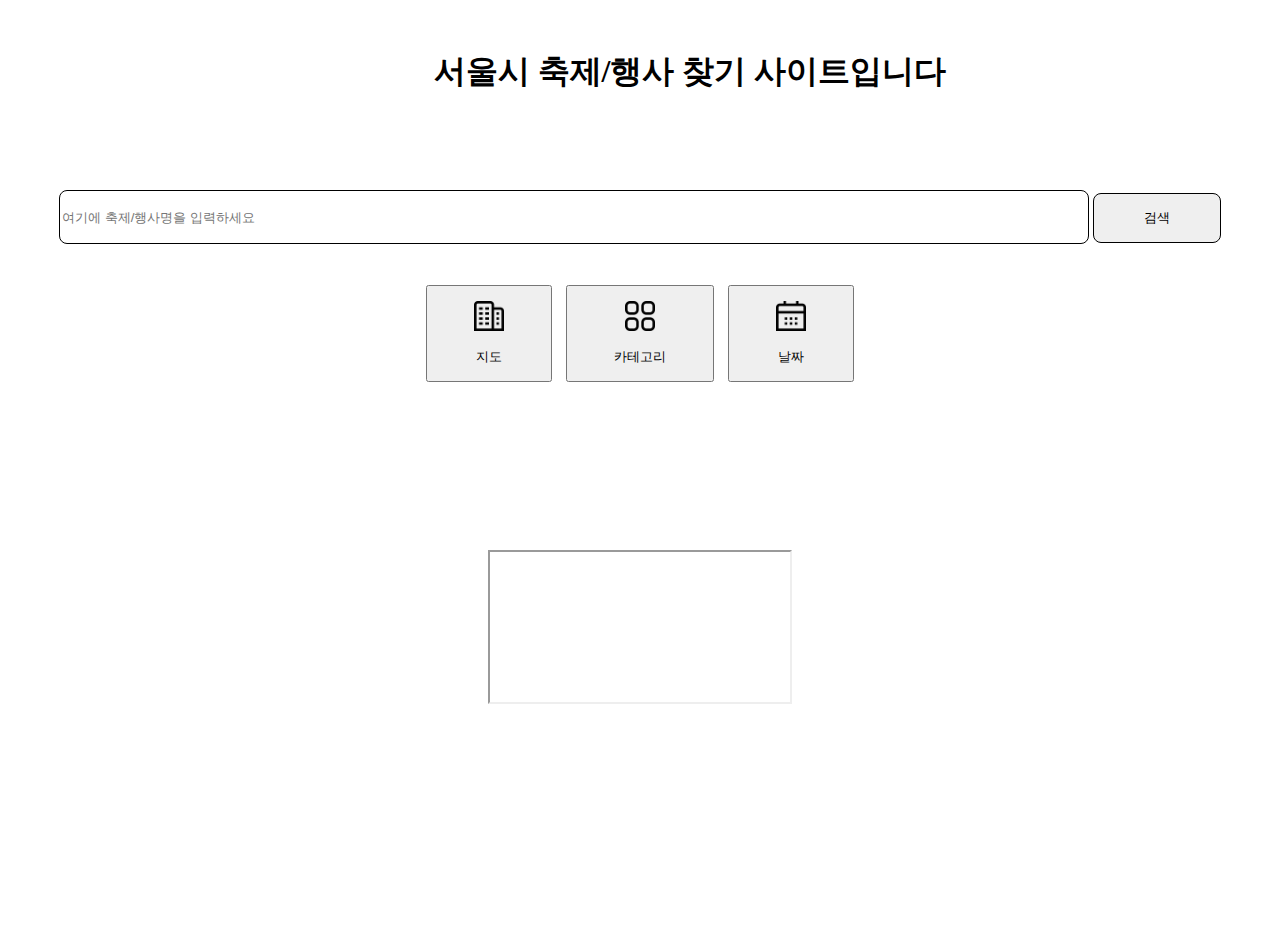
==== index.html @ 1115fe2c "hompage changes" ====
<!DOCTYPE html>
<html>
<head>
	<meta charset="utf-8">
	<meta name="viewport" content="width=device-width, initial-scale=1">
	<title> 서울시 축제/행사 찾기 </title>
	<link rel="stylesheet" type="text/css" href="css/index.css">
</head>

<body>
	<header>
		<div class="head">
			<h1>서울시 축제/행사 찾기 사이트입니다 </h1>
		</div>
	</header>

	<section class="search_section">
		<div class="search_form">
			<form action="item.html" name="sc" method="get">
				<input id="textbar" type="text" name="text" placeholder="여기에 축제/행사명을 입력하세요">
				<input id="but" type="submit" name="button" value="검색">
			</form>
		</div>
	</section>

	<section class="icon_section">
		<div class="icon_div">
			<div class="tm">
				<button>
					<figure>		
						<img src="pic/map.png">
						<figcaption>
							<p> 지도 <p>
						</figcaption>
					</figure>
				</button>
			</div>
			<div class="tm">
				<button>
					<figure>		
						<img src="pic/categories.png">
						<figcaption>
							<p> 카테고리 <p>
						</figcaption>
					</figure>
				</button>
			</div>
			<div class="tm">
				<button>
					<figure>		
						<img src="pic/calendar.png">
						<figcaption>
							<p> 날짜 <p>
						</figcaption>
					</figure>
				</button>
			</div>
		</div>
	</section>

	<section class="iframe_section">
		<iframe src=""></iframe>
	</section>
</body>

</html>
---- css/index.css ----
html, body {
	margin: 0;
	padding: 0;
	height: 100%;
	width: 100%;
	text-align: center;
}

header {
	margin: 50px;
	height: 10%;
	width: 100%;
}

.search_section	{
	height: 10%;
	width: 100%;
}

input {
	height: 50px;
	border: 1px solid;
	border-radius: 8px;
}

#textbar {
	width: 80%;
}

#but {
	width: 10%;
	height: 50px;
}

.icon_section {
	height: 30%;
	width: 100%;
}

.iframe_section{
	height: 30%;
	width: 100%;
}

.tm {
	display: inline-block;
	margin: 5px;
}

figure img {
	width: 30px;
	height: 30px;
}
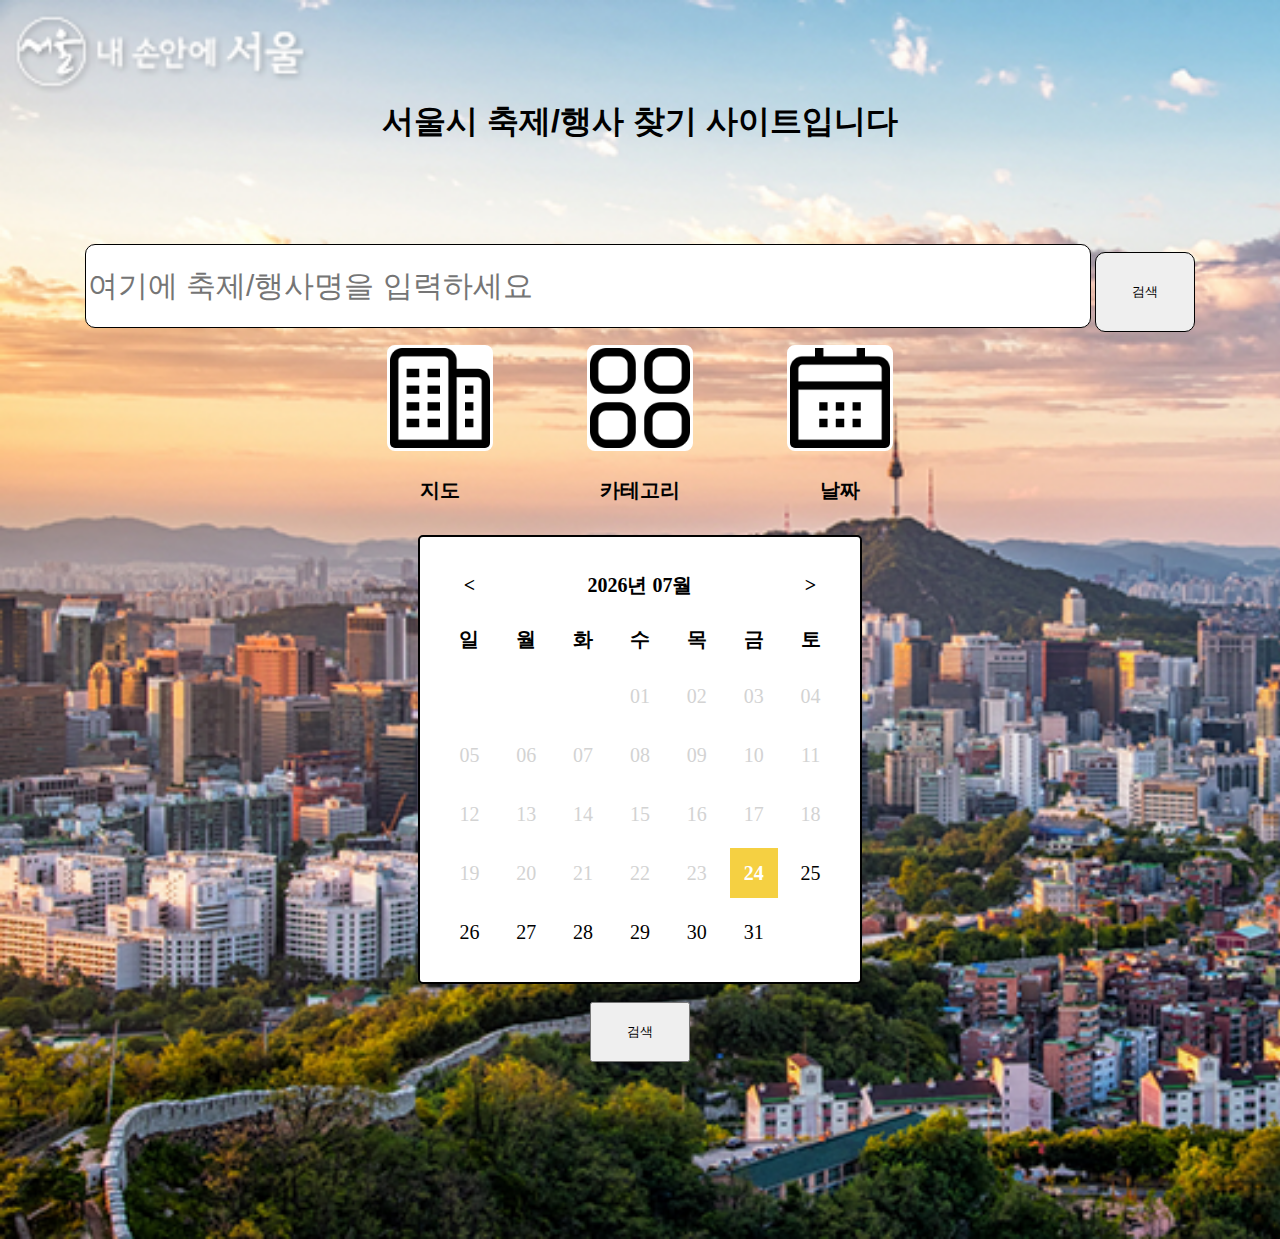
==== commit 26bc89cc: "homepage changes" ====
--- a/index.html
+++ b/index.html
@@ -16,7 +16,7 @@
 
 	<section class="search_section">
 		<div class="search_form">
-			<form action="item.html" name="sc" method="get">
+			<form id="form_sc" action=".html" name="sc" method="get">
 				<input id="textbar" type="text" name="text" placeholder="여기에 축제/행사명을 입력하세요">
 				<input id="but" type="submit" name="button" value="검색">
 			</form>
@@ -24,42 +24,37 @@
 	</section>
 
 	<section class="icon_section">
+
 		<div class="icon_div">
 			<div class="tm">
-				<button>
-					<figure>		
-						<img src="pic/map.png">
-						<figcaption>
-							<p> 지도 <p>
-						</figcaption>
-					</figure>
-				</button>
+				<figure id="map">		
+					<img src="pic/map.png">
+					<figcaption>
+						<p> <strong> 지도 </strong> </p>
+					</figcaption>
+				</figure>
 			</div>
 			<div class="tm">
-				<button>
-					<figure>		
-						<img src="pic/categories.png">
-						<figcaption>
-							<p> 카테고리 <p>
-						</figcaption>
-					</figure>
-				</button>
+				<figure id="cat">		
+					<img src="pic/categories.png">
+					<figcaption>
+						<p> <strong> 카테고리 </strong> </p>
+					</figcaption>
+				</figure>
 			</div>
 			<div class="tm">
-				<button>
-					<figure>		
-						<img src="pic/calendar.png">
-						<figcaption>
-							<p> 날짜 <p>
-						</figcaption>
-					</figure>
-				</button>
+				<figure id="cal">		
+					<img src="pic/calendar.png">
+					<figcaption>
+						<p> <strong> 날짜 </strong> </p>
+					</figcaption>
+				</figure>
 			</div>
 		</div>
 	</section>
 
 	<section class="iframe_section">
-		<iframe src=""></iframe>
+		<iframe src="calender.html", width="700", height="400" style="border: 0px;"></iframe>
 	</section>
 </body>
 
--- a/css/index.css
+++ b/css/index.css
@@ -1,40 +1,47 @@
-html, body {
-	margin: 0;
-	padding: 0;
-	height: 100%;
-	width: 100%;
+html {
+	font-family: sans-serif ;
+}
+
+body {
 	text-align: center;
+	background-image: url('../pic/background.png');
+	background-size: cover;
 }
 
 header {
-	margin: 50px;
-	height: 10%;
-	width: 100%;
+	margin: 100px;
+	height: 20%;
 }
 
 .search_section	{
-	height: 10%;
-	width: 100%;
+	height: 20%;
 }
 
-input {
-	height: 50px;
-	border: 1px solid;
-	border-radius: 8px;
+.search_form {
+	height: 80px;
+}
+
+#form_sc {
+	height: 100%;
 }
 
 #textbar {
-	width: 80%;
+	border: 1px solid;
+	border-radius: 10px;
+	width: 1000px;
+	font-size: 30px;
+	height: 100%;
 }
 
 #but {
-	width: 10%;
-	height: 50px;
+	width: 100px;
+	height: 100%;
+	border: 1px solid;
+	border-radius: 10px;
 }
 
 .icon_section {
 	height: 30%;
-	width: 100%;
 }
 
 .iframe_section{
@@ -48,6 +55,20 @@
 }
 
 figure img {
-	width: 30px;
-	height: 30px;
+	width: 100px;
+	height: 100px;
+	background: white;
+	border-radius: 8px;
+	border: 3px solid white;
+}
+
+figcaption {
+	position: relative;
+	font-size: 20px;
+	top: 2px;
+}
+
+iframe {
+	width: 1000px;
+	height: 700px;
 }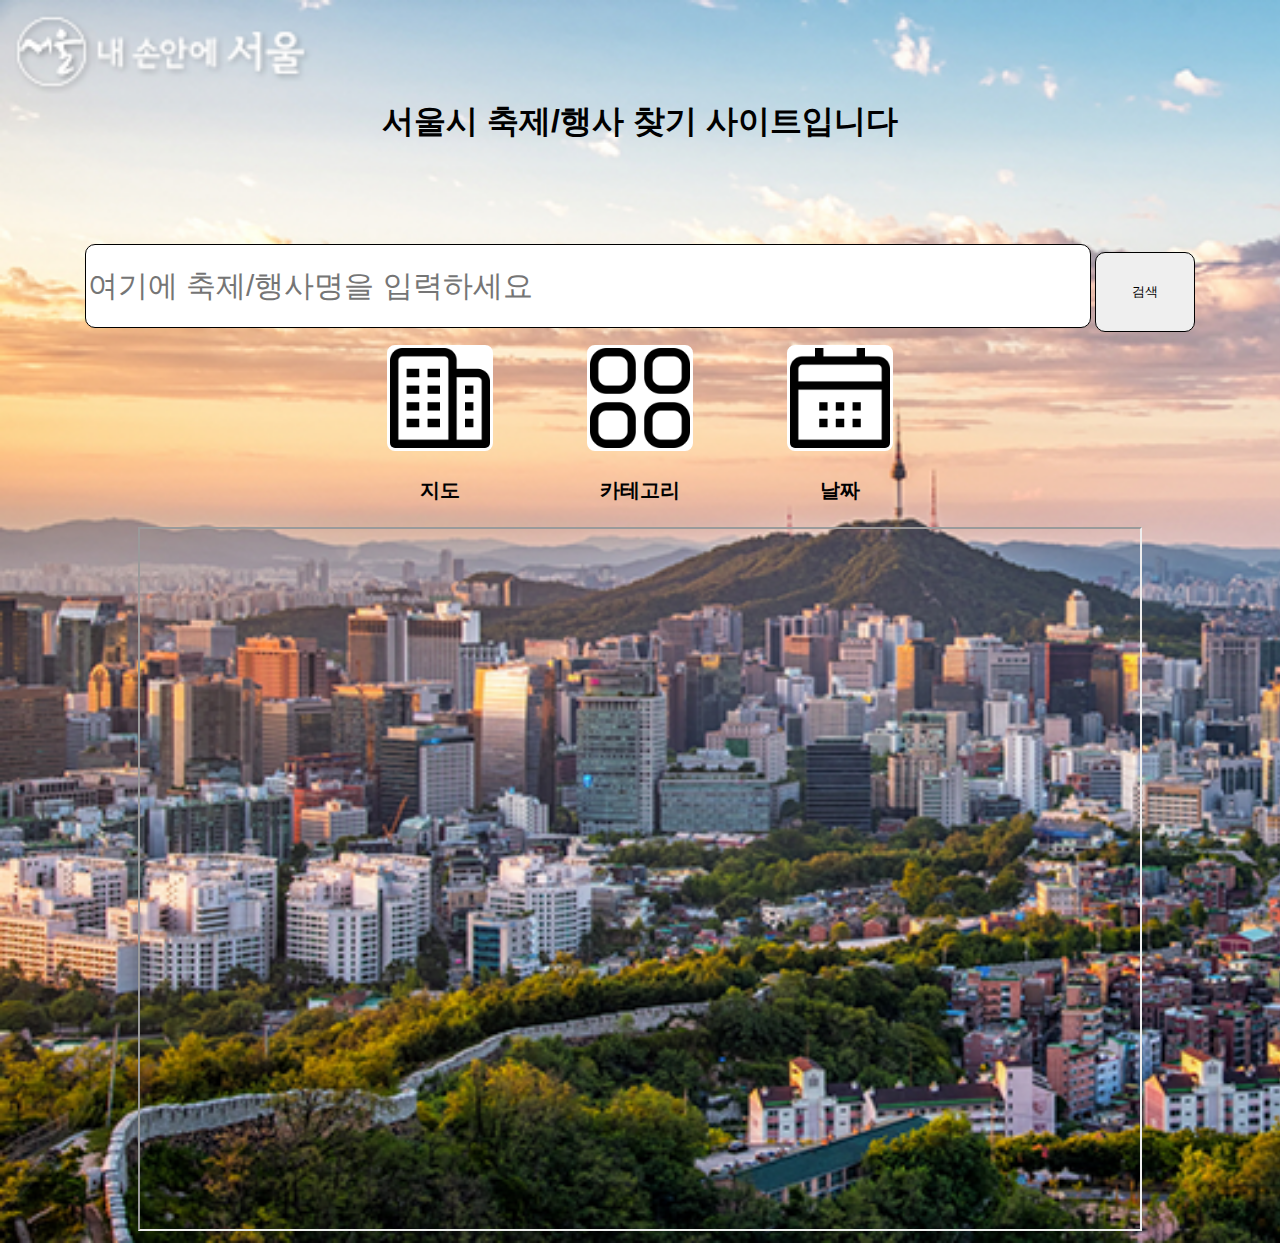
==== commit 1af1d429: "fix main page" ====
--- a/index.html
+++ b/index.html
@@ -16,9 +16,9 @@
 
 	<section class="search_section">
 		<div class="search_form">
-			<form id="form_sc" action=".html" name="sc" method="get">
-				<input id="textbar" type="text" name="text" placeholder="여기에 축제/행사명을 입력하세요">
-				<input id="but" type="submit" name="button" value="검색">
+			<form id="form_sc" action="item.html" name="sc" method="get">
+				<input id="textbar" type="text" name="s_name" placeholder="여기에 축제/행사명을 입력하세요">
+				<input id="but" type="submit" value="검색">
 			</form>
 		</div>
 	</section>
@@ -26,7 +26,7 @@
 	<section class="icon_section">
 
 		<div class="icon_div">
-			<div class="tm">
+			<div class="tm" onclick="changeIframe('map.html')">
 				<figure id="map">		
 					<img src="pic/map.png">
 					<figcaption>
@@ -34,7 +34,7 @@
 					</figcaption>
 				</figure>
 			</div>
-			<div class="tm">
+			<div class="tm" onclick="changeIframe('category.html')">
 				<figure id="cat">		
 					<img src="pic/categories.png">
 					<figcaption>
@@ -42,7 +42,7 @@
 					</figcaption>
 				</figure>
 			</div>
-			<div class="tm">
+			<div class="tm" onclick="changeIframe('calender.html')">
 				<figure id="cal">		
 					<img src="pic/calendar.png">
 					<figcaption>
@@ -54,8 +54,10 @@
 	</section>
 
 	<section class="iframe_section">
-		<iframe src="calender.html", width="700", height="400" style="border: 0px;"></iframe>
+		<iframe name="main_frame" id="main_frame" src=" "></iframe>
 	</section>
+
+	<script type="text/javascript" src="js/index.js"></script>
 </body>
 
 </html>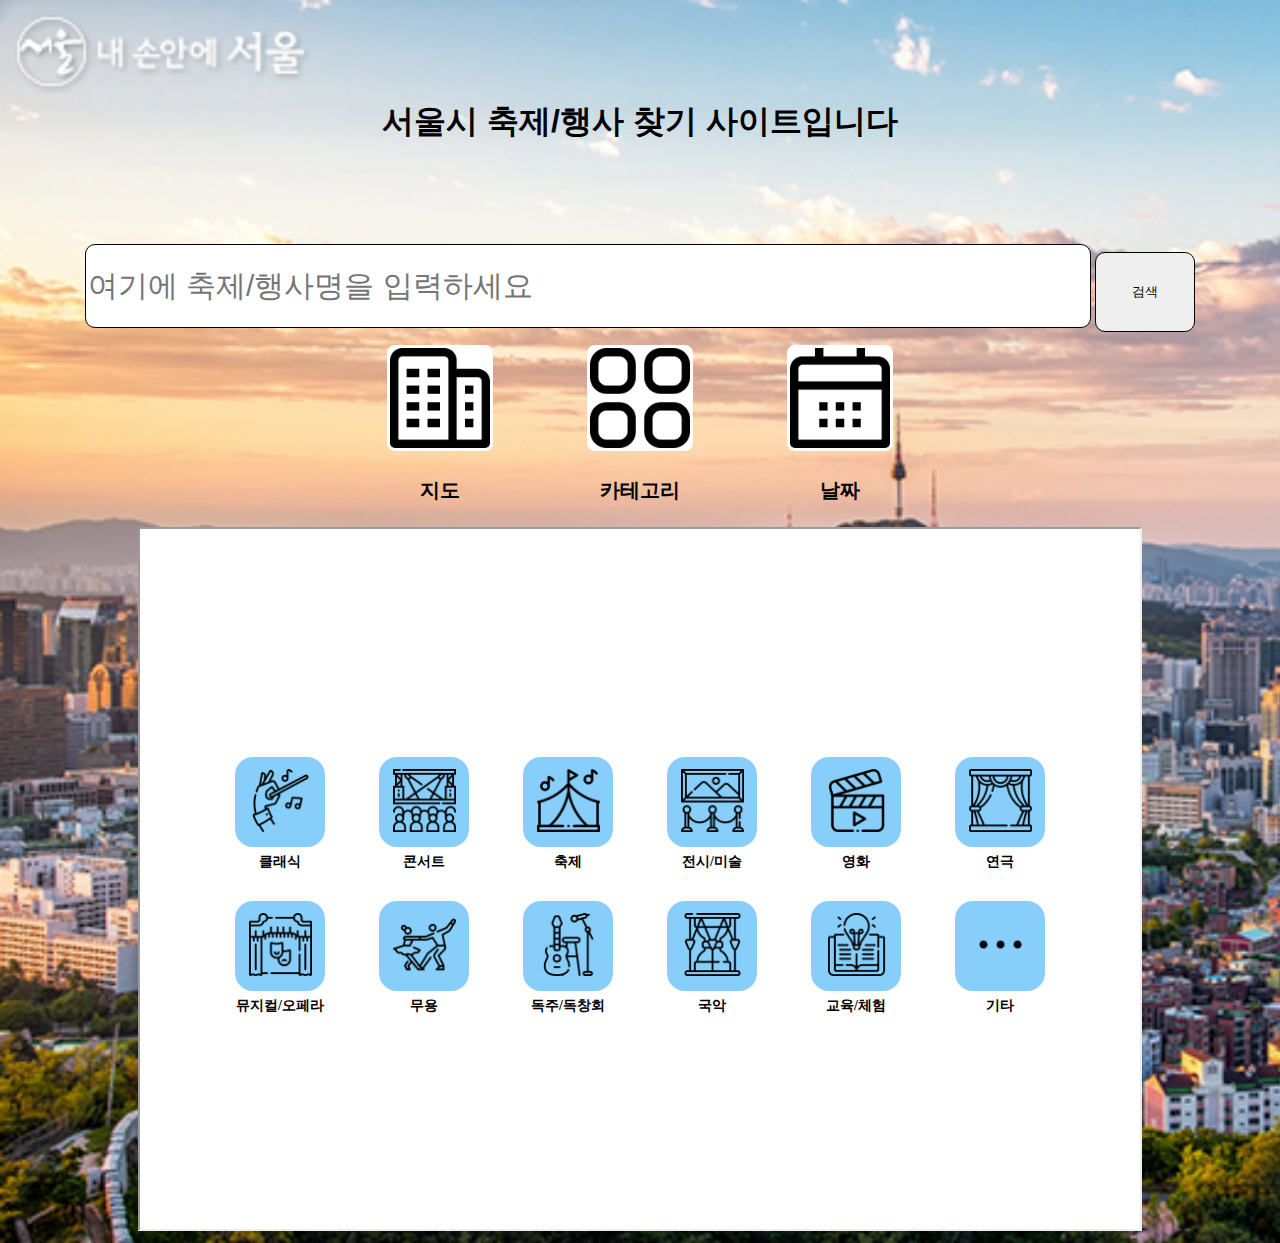
==== commit 7d5a93fe: "캘린더 -> item 넘어가는 코드 구현" ====
--- a/index.html
+++ b/index.html
@@ -17,8 +17,8 @@
 	<section class="search_section">
 		<div class="search_form">
 			<form id="form_sc" action="item.html" name="sc" method="get">
-				<input id="textbar" type="text" name="s_name" placeholder="여기에 축제/행사명을 입력하세요">
-				<input id="but" type="submit" value="검색">
+				<input id="textbar" type="text" name="text" placeholder="여기에 축제/행사명을 입력하세요">
+				<input id="but" type="submit" name="button" value="검색">
 			</form>
 		</div>
 	</section>
@@ -54,7 +54,7 @@
 	</section>
 
 	<section class="iframe_section">
-		<iframe name="main_frame" id="main_frame" src=" "></iframe>
+		<iframe name="main_frame" id="main_frame" src="category.html"></iframe>
 	</section>
 
 	<script type="text/javascript" src="js/index.js"></script>
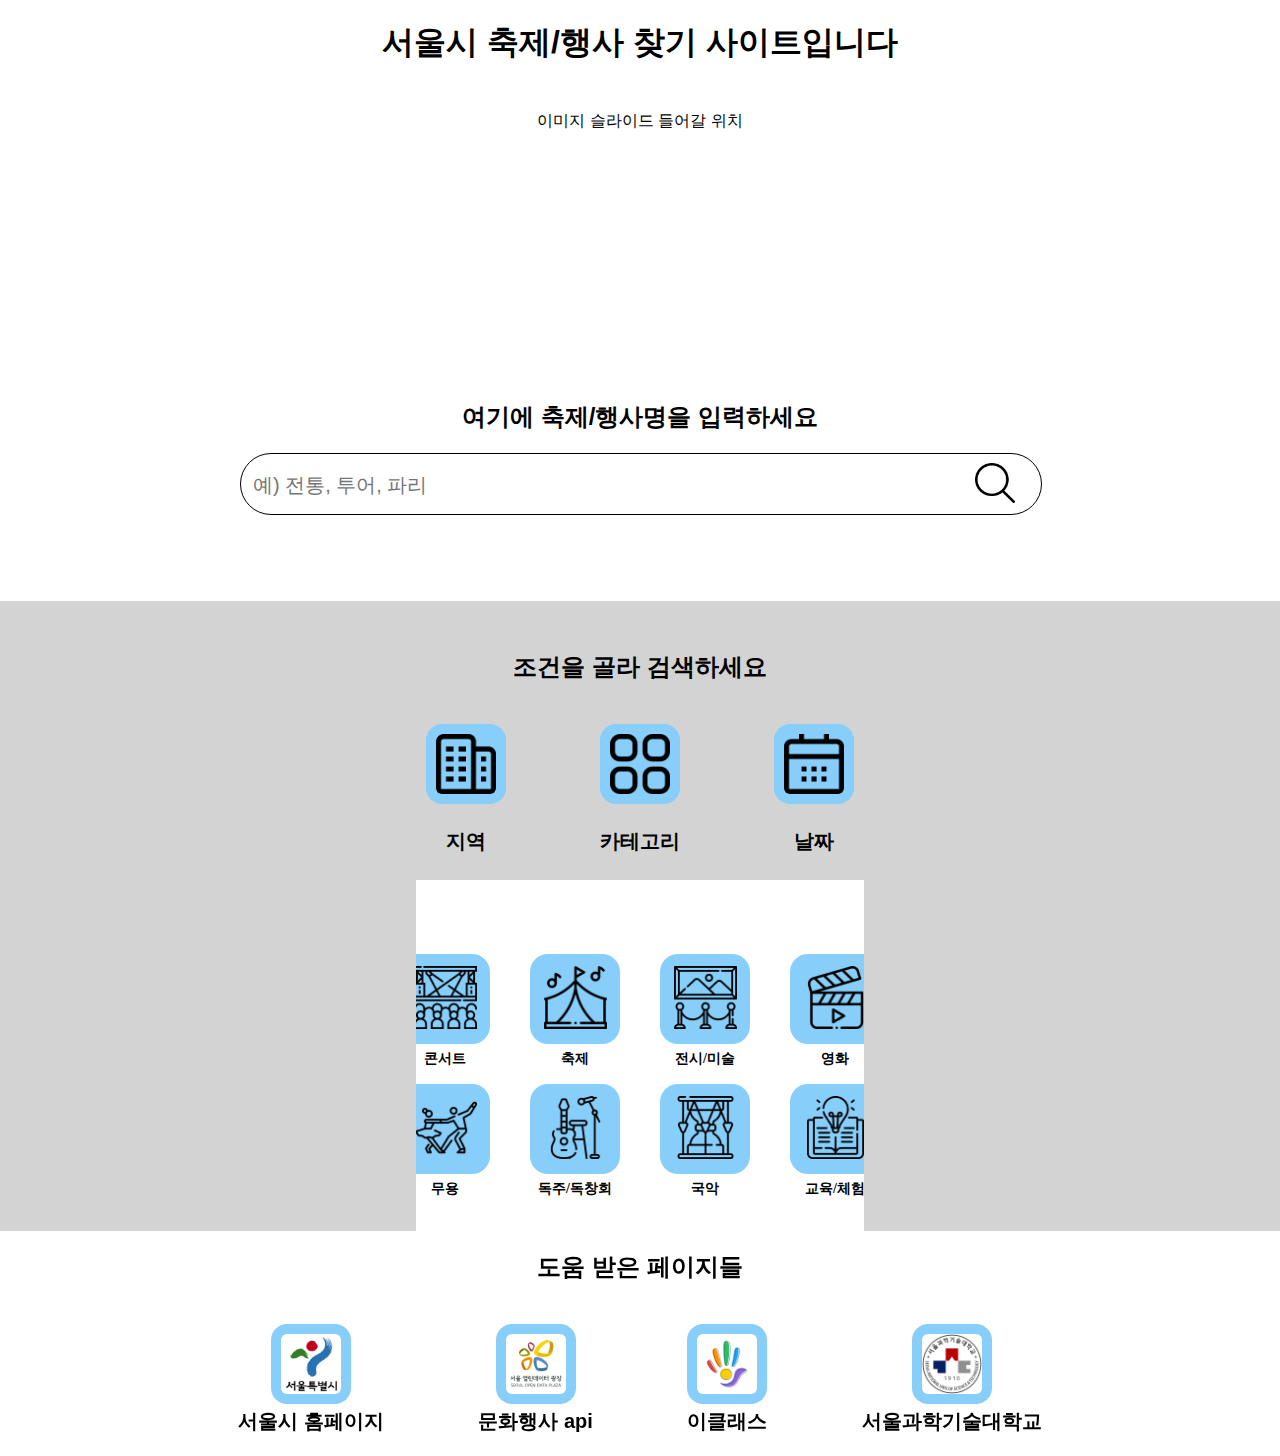
==== commit c62c2eba: "메인페이지 디자인 수정" ====
--- a/index.html
+++ b/index.html
@@ -9,28 +9,34 @@
 
 <body>
 	<header>
-		<div class="head">
-			<h1>서울시 축제/행사 찾기 사이트입니다 </h1>
+		<div>
+			<h1> 서울시 축제/행사 찾기 사이트입니다 </h1>
 		</div>
 	</header>
 
+	<section class="image_slide">
+		이미지 슬라이드 들어갈 위치
+	</section>
+
 	<section class="search_section">
+		<h2> 여기에 축제/행사명을 입력하세요 </h2>
 		<div class="search_form">
 			<form id="form_sc" action="item.html" name="sc" method="get">
-				<input id="textbar" type="text" name="text" placeholder="여기에 축제/행사명을 입력하세요">
-				<input id="but" type="submit" name="button" value="검색">
+				<input class="textbar" type="text" name="text" placeholder="예) 전통, 투어, 파리">
+				<button class="but" type="submit"> <img src="pic/search.png"> </button>
 			</form>
 		</div>
 	</section>
 
 	<section class="icon_section">
+		<h2 class="con"> 조건을 골라 검색하세요 </h2>
 
 		<div class="icon_div">
 			<div class="tm" onclick="changeIframe('map.html')">
 				<figure id="map">		
 					<img src="pic/map.png">
 					<figcaption>
-						<p> <strong> 지도 </strong> </p>
+						<p> <strong> 지역 </strong> </p>
 					</figcaption>
 				</figure>
 			</div>
@@ -51,11 +57,53 @@
 				</figure>
 			</div>
 		</div>
+		<iframe name="main_frame" id="main_frame" src="category.html"></iframe>
 	</section>
 
-	<section class="iframe_section">
-		<iframe name="main_frame" id="main_frame" src="category.html"></iframe>
-	</section>
+	<footer>
+		<h2> 도움 받은 페이지들 </h2>
+		<div class="tm">
+			<a href="https://www.seoul.go.kr/main/index.jsp">
+				<figure>
+					<img src="pic/seoul.png">
+					<figcaption>
+						<strong> 서울시 홈페이지 </strong>
+					</figcaption>
+				</figure>
+			</a>
+		</div>
+		<div class="tm">
+			<a href="https://data.seoul.go.kr/dataList/OA-15486/S/1/datasetView.do">
+				<figure>
+					<img src="pic/logo.jpg">
+					<figcaption>
+						<strong> 문화행사 api </strong>
+					</figcaption>
+				</figure>
+			</a>
+		</div>
+		<div class="tm">
+			<a href="https://eclass.seoultech.ac.kr/ilos/main/main_form.acl">
+				<figure>
+					<img src="pic/eclass.png">
+					<figcaption>
+						<strong> 이클래스 </strong>
+					</figcaption>
+				</figure>
+			</a>
+		</div>
+		<div class="tm">
+			<a href="https://www.seoultech.ac.kr/index.jsp">
+				<figure>
+					<img src="pic/seoultech.png">
+					<figcaption>
+						<strong> 서울과학기술대학교 </strong>
+					</figcaption>
+				</figure>
+			</a>
+		</div>
+
+	</footer>
 
 	<script type="text/javascript" src="js/index.js"></script>
 </body>
--- a/css/index.css
+++ b/css/index.css
@@ -1,16 +1,25 @@
 html {
 	font-family: sans-serif ;
+	height: 100%;
+	width: 100%;
 }
 
 body {
 	text-align: center;
-	background-image: url('../pic/background.png');
-	background-size: cover;
+	margin: 0;
+	padding: 0;
+	height: 100%;
+	width: 100%;
 }
 
 header {
-	margin: 100px;
-	height: 20%;
+	width: 100%;
+	height: 10%;
+}
+
+.image_slide {
+	width: 100%;
+	height: 30%;
 }
 
 .search_section	{
@@ -18,35 +27,51 @@
 }
 
 .search_form {
-	height: 80px;
+	text-align: center;
+	margin: auto;
+	width: 800px;
+	height: 60px;
 }
 
 #form_sc {
+	position: relative;
+	border: 1px solid;
+	border-radius: 50px;
+	width: 100%;
 	height: 100%;
 }
 
-#textbar {
-	border: 1px solid;
-	border-radius: 10px;
-	width: 1000px;
-	font-size: 30px;
-	height: 100%;
+.textbar {
+	float: left;
+	margin: 10px;
+	border: none;
+	font-size: 20px;
+	width: 90%;
+	height: 40px;
 }
 
-#but {
-	width: 100px;
-	height: 100%;
-	border: 1px solid;
-	border-radius: 10px;
+.but {
+	background: none;
+	border: none;
+	position: absolute;
+	width: 60px;
+	height: 60px;
+	right: 2%;
+}
+
+.but img {
+	width: 40px;
+	height: 40px;
 }
 
 .icon_section {
-	height: 30%;
+	background: lightgray;
+	width: 100%;
+	height: 70%;
 }
 
-.iframe_section{
-	height: 30%;
-	width: 100%;
+.con {
+	padding-top: 50px;
 }
 
 .tm {
@@ -55,20 +80,31 @@
 }
 
 figure img {
-	width: 100px;
-	height: 100px;
-	background: white;
-	border-radius: 8px;
-	border: 3px solid white;
+	width: 60px;
+	height: 60px;
+	background: lightskyblue;
+	border-radius: 20%;
+	padding: 10px;
 }
 
 figcaption {
-	position: relative;
 	font-size: 20px;
-	top: 2px;
 }
 
-iframe {
-	width: 1000px;
-	height: 700px;
+#main_frame {
+	background: lightgray;
+	border: none;
+	width: 35%;
+	height: 60%;
+}
+
+footer {
+	background: none;
+	width: 100%;
+	height: 20%;
+}
+
+a {
+	text-decoration: none;
+	color: black;
 }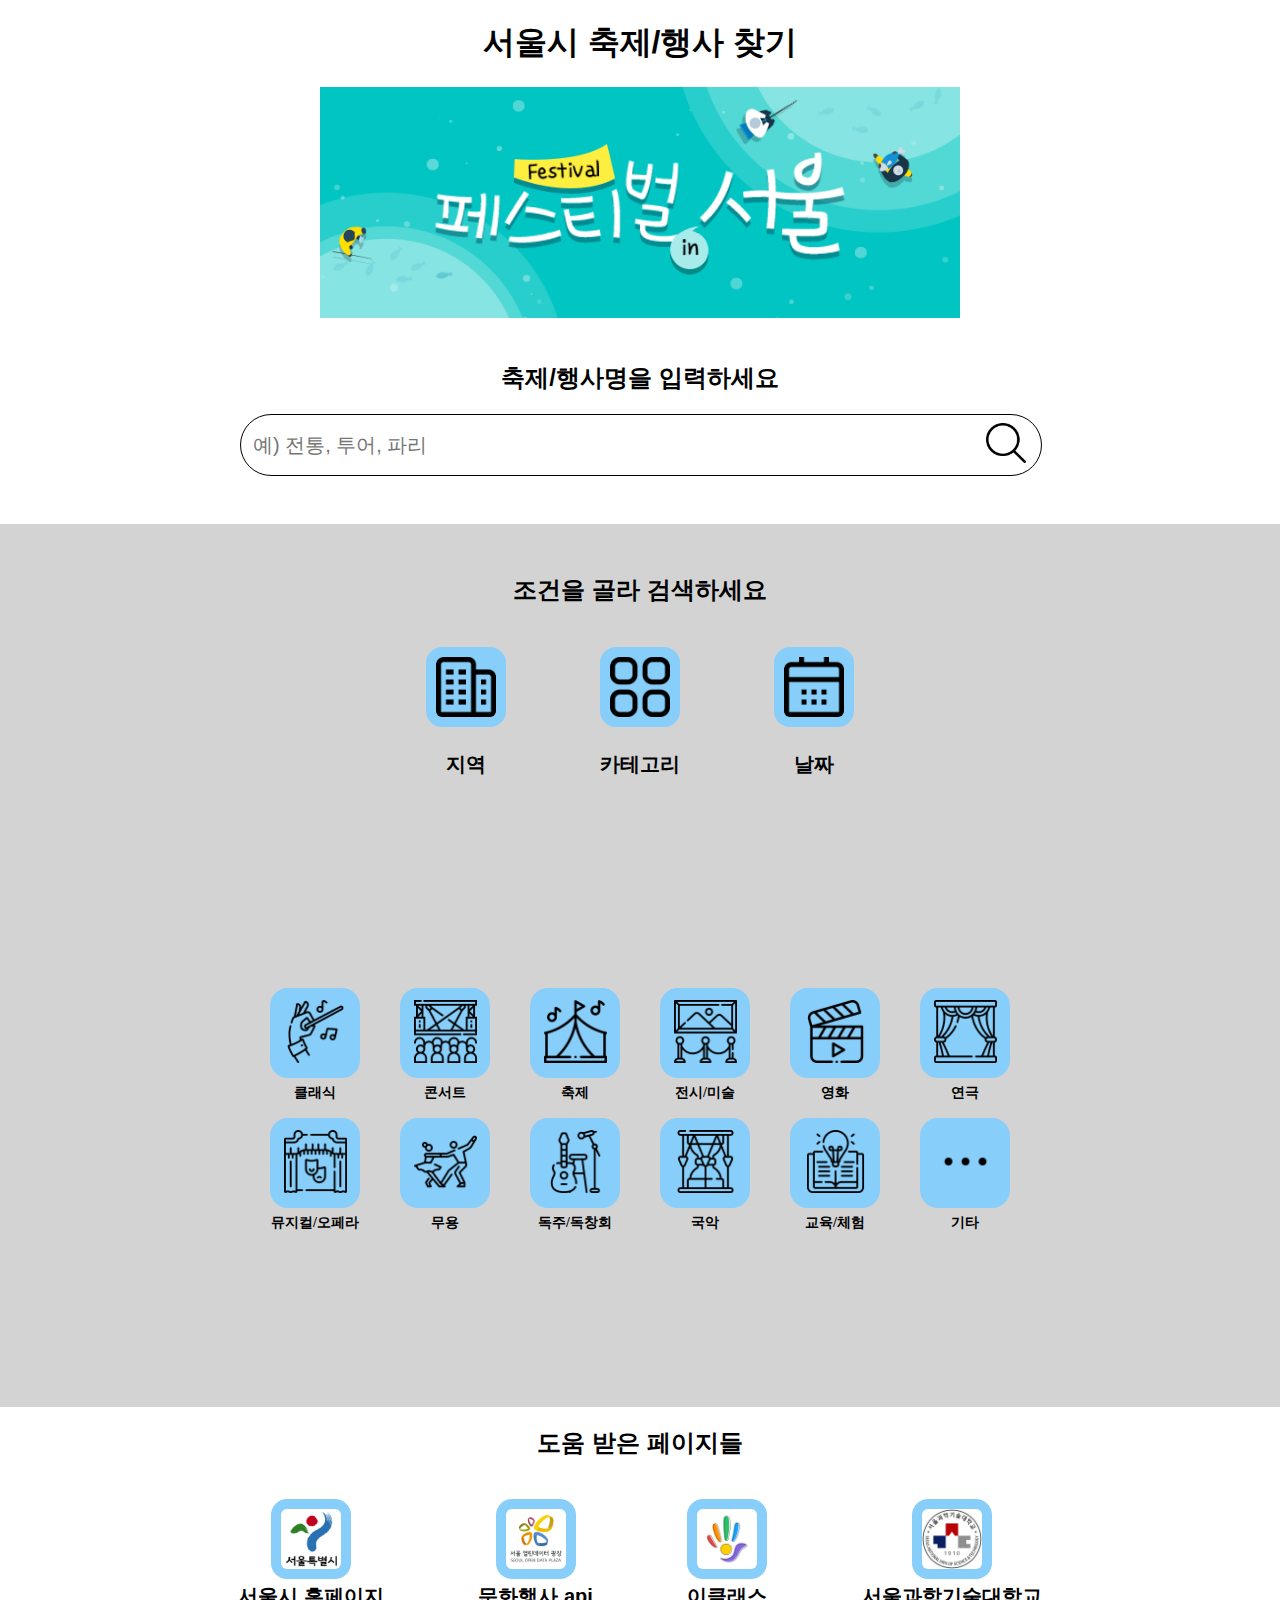
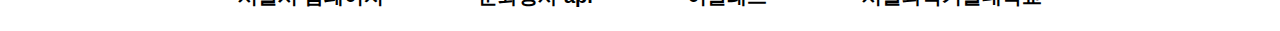
==== commit 2783e73d: "이미지 슬라이드(1장) 추가" ====
--- a/index.html
+++ b/index.html
@@ -10,20 +10,20 @@
 <body>
 	<header>
 		<div>
-			<h1> 서울시 축제/행사 찾기 사이트입니다 </h1>
+			<h1> 서울시 축제/행사 찾기</h1>
 		</div>
 	</header>
 
 	<section class="image_slide">
-		이미지 슬라이드 들어갈 위치
+		<img class="image" width="50%" src="./pic/image_slide.png">
 	</section>
 
 	<section class="search_section">
-		<h2> 여기에 축제/행사명을 입력하세요 </h2>
+		<h2> 축제/행사명을 입력하세요 </h2>
 		<div class="search_form">
 			<form id="form_sc" action="item.html" name="sc" method="get">
 				<input class="textbar" type="text" name="text" placeholder="예) 전통, 투어, 파리">
-				<button class="but" type="submit"> <img src="pic/search.png"> </button>
+				<button class="but" type="submit" style="cursor: pointer;"> <img src="pic/search.png"> </button>
 			</form>
 		</div>
 	</section>
--- a/css/index.css
+++ b/css/index.css
@@ -12,18 +12,8 @@
 	width: 100%;
 }
 
-header {
-	width: 100%;
-	height: 10%;
-}
-
 .image_slide {
-	width: 100%;
-	height: 30%;
-}
-
-.search_section	{
-	height: 20%;
+	padding-bottom: 20px;
 }
 
 .search_form {
@@ -31,6 +21,7 @@
 	margin: auto;
 	width: 800px;
 	height: 60px;
+	padding-bottom: 30px;
 }
 
 #form_sc {
@@ -62,12 +53,12 @@
 .but img {
 	width: 40px;
 	height: 40px;
+	padding-left: 15px;
 }
 
 .icon_section {
 	background: lightgray;
 	width: 100%;
-	height: 70%;
 }
 
 .con {
@@ -77,6 +68,7 @@
 .tm {
 	display: inline-block;
 	margin: 5px;
+	cursor: pointer;
 }
 
 figure img {
@@ -94,8 +86,8 @@
 #main_frame {
 	background: lightgray;
 	border: none;
-	width: 35%;
-	height: 60%;
+	width: 1000px;
+	height: 600px;
 }
 
 footer {
